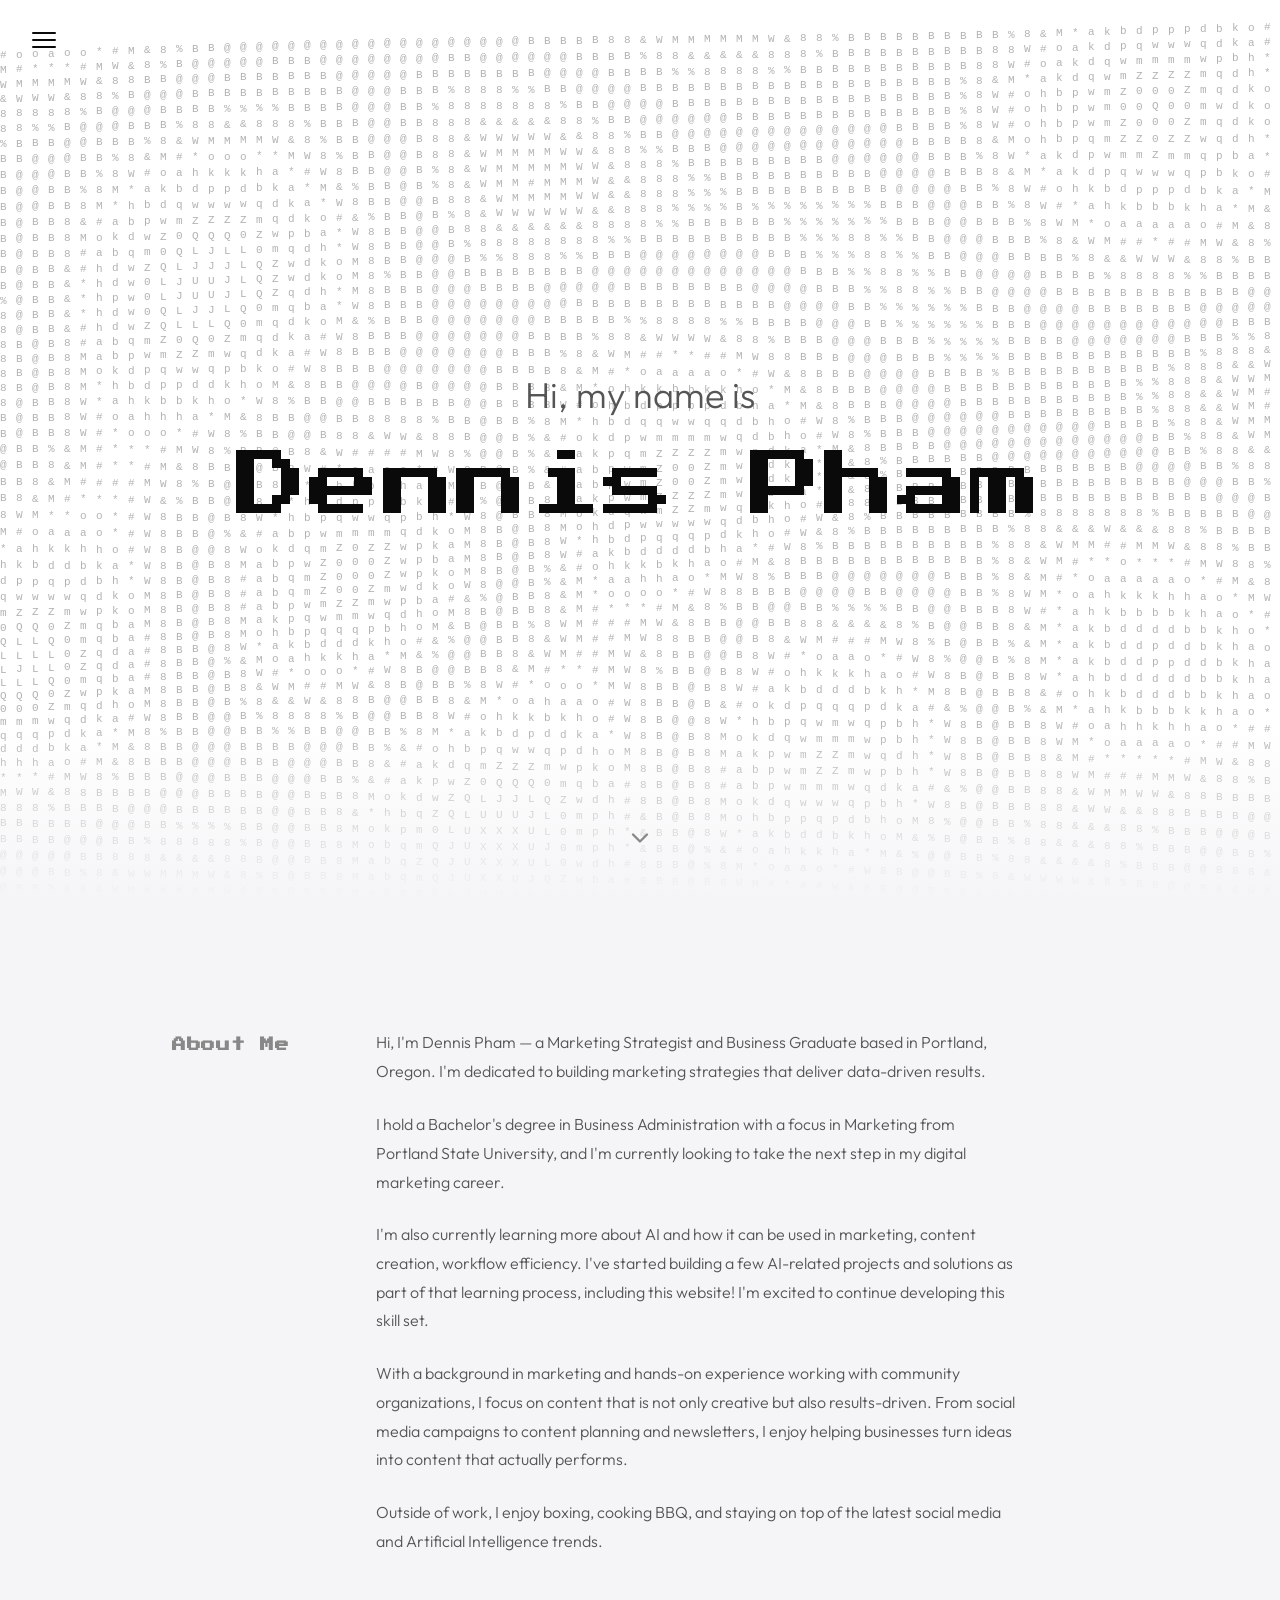
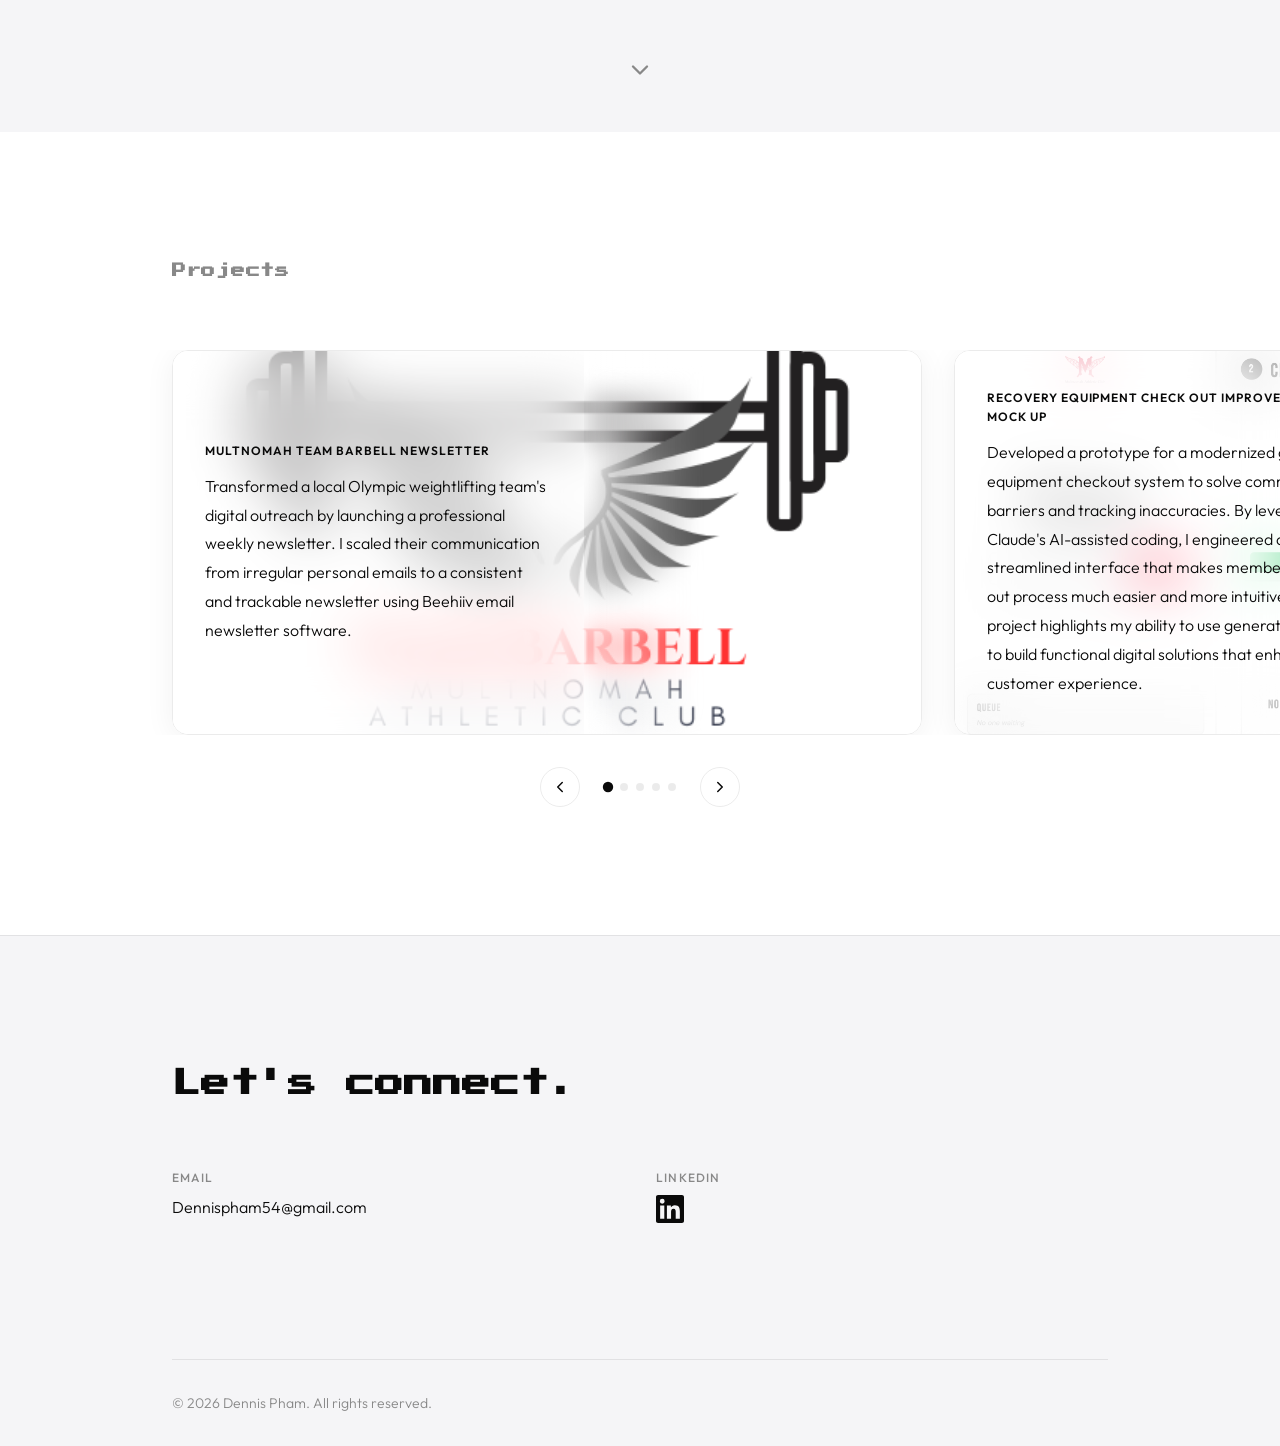
==== index.html @ b01f9dd2 "Initial commit: portfolio website with hero, about, projects carousel, and footer Co-Authored-By: Cl" ====
<!DOCTYPE html>
<html lang="en">
<head>
  <meta charset="UTF-8">
  <meta name="viewport" content="width=device-width, initial-scale=1.0">
  <title>Dennis Pham — Digital Marketing & AI</title>
  <meta name="description" content="Dennis Pham — digital marketer, social media strategist, and AI professional.">

  <!-- Fonts -->
  <link rel="preconnect" href="https://fonts.googleapis.com">
  <link rel="preconnect" href="https://fonts.gstatic.com" crossorigin>
  <link href="https://fonts.googleapis.com/css2?family=Outfit:wght@300;400;500;600&family=Press+Start+2P&display=swap" rel="stylesheet">

  <!-- Styles -->
  <link rel="stylesheet" href="css/variables.css">
  <link rel="stylesheet" href="css/base.css">
  <link rel="stylesheet" href="css/animations.css">
  <link rel="stylesheet" href="css/hero.css">
  <link rel="stylesheet" href="css/about.css">
  <link rel="stylesheet" href="css/carousel.css">
  <link rel="stylesheet" href="css/footer.css">
  <link rel="stylesheet" href="css/nav.css">
</head>
<body>

  <!-- ============ NAV ============ -->
  <nav class="nav">
    <button class="nav__burger" aria-label="Open menu">
      <span></span>
      <span></span>
      <span></span>
    </button>
    <div class="nav__overlay">
      <div class="nav__menu">
        <a href="#about" class="nav__link">About Me</a>
        <a href="#projects" class="nav__link">Projects</a>
        <a href="#contact" class="nav__link">Let's Connect</a>
      </div>
    </div>
  </nav>

  <!-- ============ HERO ============ -->
  <section class="hero">
    <canvas class="hero__canvas"></canvas>
    <div class="hero__container">
      <p class="hero__intro" data-reveal>Hi, my name is</p>
      <h1 class="hero__name" data-reveal data-reveal-delay="100">Dennis Pham</h1>
    </div>
    <div class="hero__fade"></div>
    <div class="hero__arrow">
      <svg viewBox="0 0 24 24" fill="none" stroke-width="2" stroke-linecap="round" stroke-linejoin="round">
        <polyline points="6 9 12 15 18 9"></polyline>
      </svg>
    </div>
  </section>

  <!-- ============ ABOUT ============ -->
  <section class="about" id="about">
    <div class="about__container">
      <span class="about__label" data-reveal>About Me</span>
      <div class="about__content">
        <p class="about__bio" data-reveal data-reveal-delay="100">
          Hi, I'm Dennis Pham — a Marketing Strategist and Business Graduate based in Portland, Oregon. I'm dedicated to building marketing strategies that deliver data-driven results.
        </p>
        <p class="about__bio" data-reveal data-reveal-delay="200">
          I hold a Bachelor's degree in Business Administration with a focus in Marketing from Portland State University, and I'm currently looking to take the next step in my digital marketing career.
        </p>
        <p class="about__bio" data-reveal data-reveal-delay="300">
          I'm also currently learning more about AI and how it can be used in marketing, content creation, workflow efficiency. I've started building a few AI-related projects and solutions as part of that learning process, including this website! I'm excited to continue developing this skill set.
        </p>
        <p class="about__bio" data-reveal data-reveal-delay="400">
          With a background in marketing and hands-on experience working with community organizations, I focus on content that is not only creative but also results-driven. From social media campaigns to content planning and newsletters, I enjoy helping businesses turn ideas into content that actually performs.
        </p>
        <p class="about__bio" data-reveal data-reveal-delay="500">
          Outside of work, I enjoy boxing, cooking BBQ, and staying on top of the latest social media and Artificial Intelligence trends.
        </p>
      </div>
    </div>
    <div class="about__arrow">
      <svg viewBox="0 0 24 24" fill="none" stroke-width="2" stroke-linecap="round" stroke-linejoin="round">
        <polyline points="6 9 12 15 18 9"></polyline>
      </svg>
    </div>
  </section>

  <!-- ============ PROJECTS ============ -->
  <section class="projects" id="projects">
    <div class="projects__header" data-reveal>
      <span class="projects__label">Projects</span>
    </div>

    <div class="projects__track">
      <div class="projects__card glass-card" data-reveal>
        <div class="glass-card__bg">
          <img src="Project experience/Team Barbell Logo - Back 1 (1).png" alt="Team Barbell Logo">
        </div>
        <div class="glass-card__text">
          <h3 class="glass-card__title">Multnomah Team Barbell Newsletter</h3>
          <p>Transformed a local Olympic weightlifting team's digital outreach by launching a professional weekly newsletter. I scaled their communication from irregular personal emails to a consistent and trackable newsletter using Beehiiv email newsletter software.</p>
        </div>
        <div class="glass-card__fade"></div>
        <div class="glass-card__clear"></div>
      </div>

      <div class="projects__card glass-card" data-reveal data-reveal-delay="100">
        <div class="glass-card__bg">
          <img src="Project experience/Recover.png" alt="Recovery Equipment Check Out">
        </div>
        <div class="glass-card__text">
          <h3 class="glass-card__title">Recovery Equipment Check Out Improvement Mock Up</h3>
          <p>Developed a prototype for a modernized gym equipment checkout system to solve common UX barriers and tracking inaccuracies. By leveraging Claude's AI-assisted coding, I engineered a streamlined interface that makes member check out process much easier and more intuitive. This project highlights my ability to use generative AI to build functional digital solutions that enhance customer experience.</p>
        </div>
        <div class="glass-card__fade"></div>
        <div class="glass-card__clear"></div>
      </div>

      <div class="projects__card glass-card" data-reveal data-reveal-delay="200">
        <div class="glass-card__bg">
          <video autoplay loop muted playsinline>
            <source src="Project experience/mac-website.mp4" type="video/mp4">
          </video>
        </div>
        <div class="glass-card__text">
          <h3 class="glass-card__title">Multnomah Athletic Club Website Improvement</h3>
          <p>I recently developed a revamped website mock-up for the Multnomah Athletic Club to address navigation challenges for non-members. Leveraging AI-assisted coding via Claude and deploying through Vercel, I rebuilt the front-end experience to better showcase the club's value proposition to prospective members.</p>
          <a href="https://mac-website-mock-up-non-member.vercel.app/" target="_blank" rel="noopener noreferrer" class="glass-card__link">Check out the website!</a>
        </div>
        <div class="glass-card__fade"></div>
        <div class="glass-card__clear"></div>
      </div>

      <div class="projects__card glass-card" data-reveal data-reveal-delay="300">
        <div class="glass-card__bg">
          <img src="Project experience/Extract.jpg" alt="Angel Bake">
        </div>
        <div class="glass-card__text">
          <h3 class="glass-card__title">Angel Bake</h3>
          <p>I was fortunate to work with Angel Bake to create a marketing strategy. As the marketing manager I led my group to create a comprehensive social media marketing strategy to increase engagement and conversions. The project was then highlighted at the PSU capstone showcase.</p>
        </div>
        <div class="glass-card__fade"></div>
        <div class="glass-card__clear"></div>
      </div>

      <div class="projects__card glass-card" data-reveal data-reveal-delay="400">
        <div class="glass-card__bg">
          <img src="Project experience/ACDC+Logo.webp" alt="ACDC Logo">
        </div>
        <div class="glass-card__text">
          <h3 class="glass-card__title">Asian Community Development Center</h3>
          <p>I achieved 150% growth in Instagram viewership and a 300% increase in reach within a single 30-day period. This growth was fueled by a diverse content mix of educational posts and targeted stories designed specifically to engage parents and students. To ensure long-term consistency, I built a custom social media ecosystem in Google Sheets that streamlined post coordination and enabled precise performance tracking for leadership.</p>
        </div>
        <div class="glass-card__fade"></div>
        <div class="glass-card__clear"></div>
      </div>
    </div>

    <div class="projects__nav">
      <button class="projects__prev" aria-label="Previous project">
        <svg viewBox="0 0 24 24" fill="none" stroke-width="2" stroke-linecap="round" stroke-linejoin="round">
          <polyline points="15 18 9 12 15 6"></polyline>
        </svg>
      </button>
      <div class="projects__dots">
        <button class="projects__dot is-active" aria-label="Go to project 1"></button>
        <button class="projects__dot" aria-label="Go to project 2"></button>
        <button class="projects__dot" aria-label="Go to project 3"></button>
        <button class="projects__dot" aria-label="Go to project 4"></button>
        <button class="projects__dot" aria-label="Go to project 5"></button>
      </div>
      <button class="projects__next" aria-label="Next project">
        <svg viewBox="0 0 24 24" fill="none" stroke-width="2" stroke-linecap="round" stroke-linejoin="round">
          <polyline points="9 18 15 12 9 6"></polyline>
        </svg>
      </button>
    </div>
  </section>

  <!-- ============ FOOTER ============ -->
  <footer class="footer" id="contact">
    <div class="footer__container">
      <h2 class="footer__heading" data-reveal>Let's connect.</h2>
      <div class="footer__grid">
        <div data-reveal data-reveal-delay="100">
          <p class="footer__item-label">Email</p>
          <a href="mailto:Dennispham54@gmail.com" class="footer__item-value">Dennispham54@gmail.com</a>
        </div>
        <div data-reveal data-reveal-delay="200">
          <p class="footer__item-label">LinkedIn</p>
          <a href="https://linkedin.com/in/dennis-p-a38478125" target="_blank" rel="noopener noreferrer" class="footer__item-value footer__linkedin">
            <svg xmlns="http://www.w3.org/2000/svg" width="24" height="24" viewBox="0 0 24 24" fill="currentColor"><path d="M20.447 20.452h-3.554v-5.569c0-1.328-.027-3.037-1.852-3.037-1.853 0-2.136 1.445-2.136 2.939v5.667H9.351V9h3.414v1.561h.046c.477-.9 1.637-1.85 3.37-1.85 3.601 0 4.267 2.37 4.267 5.455v6.286zM5.337 7.433a2.062 2.062 0 0 1-2.063-2.065 2.064 2.064 0 1 1 2.063 2.065zm1.782 13.019H3.555V9h3.564v11.452zM22.225 0H1.771C.792 0 0 .774 0 1.729v20.542C0 23.227.792 24 1.771 24h20.451C23.2 24 24 23.227 24 22.271V1.729C24 .774 23.2 0 22.222 0h.003z"/></svg>
          </a>
        </div>
      </div>
      <div class="footer__bottom" data-reveal data-reveal-delay="400">
        &copy; 2026 Dennis Pham. All rights reserved.
      </div>
    </div>
  </footer>

  <!-- Scripts -->
  <script src="js/nav.js"></script>
  <script src="js/scroll-reveal.js"></script>
  <script src="js/interactive-bg.js"></script>
  <script src="js/carousel.js"></script>
</body>
</html>
---- css/variables.css ----
:root {
  /* Backgrounds */
  --bg-primary: #ffffff;
  --bg-secondary: #f5f5f7;
  --bg-surface: #eeeeee;

  /* Text */
  --text-primary: #0a0a0a;
  --text-secondary: #555555;
  --text-tertiary: #888888;

  /* Accent */
  --accent: #0a0a0a;
  --accent-hover: #333333;

  /* Utility */
  --border-subtle: rgba(0, 0, 0, 0.08);
  --glass: rgba(0, 0, 0, 0.03);

  /* Spacing */
  --space-xs: 0.5rem;
  --space-sm: 1rem;
  --space-md: 2rem;
  --space-lg: 4rem;
  --space-xl: 8rem;
  --space-2xl: 12rem;

  /* Type scale */
  --text-hero: clamp(3.5rem, 8vw, 7rem);
  --text-h1: clamp(2.5rem, 5vw, 4rem);
  --text-h2: clamp(1.5rem, 3vw, 2.25rem);
  --text-body: clamp(1rem, 1.2vw, 1.125rem);
  --text-small: 0.875rem;

  /* Transitions */
  --ease-out-expo: cubic-bezier(0.16, 1, 0.3, 1);
}
---- css/base.css ----
*, *::before, *::after {
  box-sizing: border-box;
  margin: 0;
  padding: 0;
}

html {
  scroll-behavior: smooth;
  -webkit-font-smoothing: antialiased;
  -moz-osx-font-smoothing: grayscale;
}

body {
  font-family: 'Outfit', sans-serif;
  font-weight: 300;
  background-color: var(--bg-primary);
  color: var(--text-primary);
  line-height: 1.6;
  overflow-x: hidden;
}

::selection {
  background-color: var(--accent);
  color: #ffffff;
}

img {
  max-width: 100%;
  display: block;
}

a {
  color: inherit;
  text-decoration: none;
}

.container {
  max-width: 1200px;
  margin: 0 auto;
  padding: 0 var(--space-md);
}
---- css/animations.css ----
/* Scroll-reveal base state */
[data-reveal] {
  opacity: 0;
  will-change: transform, opacity;
}

/* Reveal: slide up */
[data-reveal="up"],
[data-reveal] {
  transform: translateY(40px);
}

/* Reveal: fade only */
[data-reveal="fade"] {
  transform: none;
}

/* Reveal: scale in */
[data-reveal="scale"] {
  transform: scale(0.95);
}

/* Revealed state */
[data-reveal].is-revealed {
  opacity: 1;
  transform: translateY(0) scale(1);
  transition:
    opacity 0.9s var(--ease-out-expo),
    transform 0.9s var(--ease-out-expo);
}

/* Staggered delays */
[data-reveal-delay="100"].is-revealed { transition-delay: 0.1s; }
[data-reveal-delay="200"].is-revealed { transition-delay: 0.2s; }
[data-reveal-delay="300"].is-revealed { transition-delay: 0.3s; }
[data-reveal-delay="400"].is-revealed { transition-delay: 0.4s; }
[data-reveal-delay="500"].is-revealed { transition-delay: 0.5s; }

/* Respect motion preferences */
@media (prefers-reduced-motion: reduce) {
  [data-reveal] {
    opacity: 1;
    transform: none;
    transition: none;
  }
}
---- css/hero.css ----
.hero {
  min-height: 100vh;
  display: flex;
  align-items: center;
  justify-content: center;
  position: relative;
  overflow: hidden;
  background: var(--bg-primary);
}

.hero__canvas {
  position: absolute;
  top: 0;
  left: 0;
  width: 100%;
  height: 100%;
  z-index: 1;
  cursor: default;
  display: block;
}

.hero__container {
  position: relative;
  z-index: 2;
  text-align: center;
  padding: var(--space-md);
  max-width: 900px;
  pointer-events: none;
  transition: transform 0.15s ease-out;
  will-change: transform;
}

.hero__intro {
  font-family: 'Outfit', sans-serif;
  font-size: var(--text-h2);
  font-weight: 300;
  color: var(--text-secondary);
  margin-bottom: var(--space-sm);
}

.hero__name {
  font-family: 'Press Start 2P', monospace;
  font-size: clamp(2rem, 6vw, 4.5rem);
  font-weight: 400;
  line-height: 1.3;
  color: var(--text-primary);
  letter-spacing: 0.02em;
}

/* Bottom fade — sharp transition into next section */
.hero__fade {
  position: absolute;
  bottom: 0;
  left: 0;
  width: 100%;
  height: 180px;
  background: linear-gradient(to bottom, transparent 0%, var(--bg-secondary) 100%);
  z-index: 2;
  pointer-events: none;
}

/* Scroll-down arrow */
.hero__arrow {
  position: absolute;
  bottom: 2.5rem;
  left: 50%;
  transform: translateX(-50%);
  z-index: 2;
  opacity: 1;
  transition: opacity 0.3s ease;
  pointer-events: none;
}

.hero__arrow svg {
  width: 28px;
  height: 28px;
  stroke: var(--text-tertiary);
  animation: arrow-bounce 2s ease-in-out infinite;
}

@keyframes arrow-bounce {
  0%, 100% { transform: translateY(0); }
  50% { transform: translateY(8px); }
}

@media (max-width: 480px) {
  .hero__name {
    font-size: clamp(1.5rem, 5vw, 2.5rem);
  }

  .hero__intro {
    font-size: var(--text-body);
  }
}
---- css/about.css ----
.about {
  background: var(--bg-secondary);
  padding: var(--space-xl) 0;
  position: relative;
  padding-bottom: calc(var(--space-xl) + 3rem);
}

.about__container {
  max-width: 1000px;
  margin: 0 auto;
  padding: 0 var(--space-md);
  display: grid;
  grid-template-columns: 140px 1fr;
  gap: var(--space-lg);
  align-items: start;
}

.about__label {
  font-family: 'Press Start 2P', monospace;
  font-size: var(--text-small);
  color: var(--text-tertiary);
  font-weight: 700;
  letter-spacing: 0.05em;
  padding-top: 0.4rem;
}

.about__content {
  display: flex;
  flex-direction: column;
  gap: var(--space-md);
}

.about__bio {
  font-family: 'Outfit', sans-serif;
  font-size: var(--text-body);
  font-weight: 300;
  color: var(--text-secondary);
  line-height: 1.8;
  max-width: 640px;
}

.about__bio + .about__bio {
  margin-top: -0.5rem;
}

/* Scroll-down arrow */
.about__arrow {
  position: absolute;
  bottom: 2.5rem;
  left: 50%;
  transform: translateX(-50%);
  z-index: 2;
  opacity: 1;
  pointer-events: none;
}

.about__arrow svg {
  width: 28px;
  height: 28px;
  stroke: var(--text-tertiary);
  animation: arrow-bounce 2s ease-in-out infinite;
}

/* Mobile: stack to single column */
@media (max-width: 680px) {
  .about__container {
    grid-template-columns: 1fr;
    gap: var(--space-sm);
  }

  .about__label {
    font-size: 0.7rem;
  }
}
---- css/carousel.css ----
.projects {
  background: var(--bg-primary);
  padding: var(--space-xl) 0;
  overflow: hidden;
}

.projects__header {
  max-width: 1000px;
  margin: 0 auto;
  padding: 0 var(--space-md);
  margin-bottom: var(--space-lg);
}

.projects__label {
  font-family: 'Press Start 2P', monospace;
  font-size: var(--text-small);
  font-weight: 700;
  color: var(--text-tertiary);
  letter-spacing: 0.05em;
}

/* Scroll track */
.projects__track {
  display: flex;
  gap: var(--space-md);
  overflow-x: auto;
  scroll-snap-type: x mandatory;
  scroll-behavior: smooth;
  padding: 0 calc((100vw - 1000px) / 2 + var(--space-md));
  -ms-overflow-style: none;
  scrollbar-width: none;
}

.projects__track::-webkit-scrollbar {
  display: none;
}

/* Glass card — image is the full background */
.glass-card {
  flex: 0 0 min(750px, 85vw);
  scroll-snap-align: center;
  display: flex;
  border-radius: 16px;
  overflow: hidden;
  position: relative;
  min-height: 320px;
  border: 1px solid rgba(0, 0, 0, 0.08);
  box-shadow: 0 4px 30px rgba(0, 0, 0, 0.06);
  transition: transform 0.3s ease, box-shadow 0.3s ease;
}

.glass-card:hover {
  transform: translateY(-4px);
  box-shadow: 0 12px 40px rgba(0, 0, 0, 0.1);
}

/* Background image fills the entire card */
.glass-card__bg {
  position: absolute;
  inset: 0;
  z-index: 0;
}

.glass-card__bg img,
.glass-card__bg video {
  width: 100%;
  height: 100%;
  object-fit: cover;
}

/* Left text side — frosted glass over the image */
.glass-card__text {
  position: relative;
  z-index: 2;
  flex: 0 0 55%;
  padding: var(--space-md);
  display: flex;
  flex-direction: column;
  justify-content: center;
  gap: 0.75rem;
  /* Frosted glass */
  background: rgba(255, 255, 255, 0.55);
  backdrop-filter: blur(28px) saturate(1.4);
  -webkit-backdrop-filter: blur(28px) saturate(1.4);
}

.glass-card__title {
  font-family: 'Outfit', sans-serif;
  font-size: 0.75rem;
  font-weight: 600;
  text-transform: uppercase;
  letter-spacing: 0.08em;
  color: var(--text-primary);
}

.glass-card__link {
  font-family: 'Outfit', sans-serif;
  font-size: var(--text-body);
  font-weight: 400;
  color: var(--text-primary);
  text-decoration: underline;
  pointer-events: auto;
  transition: opacity 0.2s ease;
}

.glass-card__link:hover {
  opacity: 0.6;
}

.glass-card__text p {
  font-family: 'Outfit', sans-serif;
  font-size: var(--text-body);
  font-weight: 300;
  color: var(--text-primary);
  line-height: 1.8;
}

/* Gradient fade from frosted to clear */
.glass-card__fade {
  position: relative;
  z-index: 1;
  width: 120px;
  flex-shrink: 0;
  background: linear-gradient(to right, rgba(255, 255, 255, 0.55), transparent);
  backdrop-filter: blur(14px) saturate(1.2);
  -webkit-backdrop-filter: blur(14px) saturate(1.2);
  mask-image: linear-gradient(to right, black, transparent);
  -webkit-mask-image: linear-gradient(to right, black, transparent);
}

/* Right clear side — image shows through */
.glass-card__clear {
  flex: 1;
  position: relative;
  z-index: 1;
}

/* Navigation: arrows + dots */
.projects__nav {
  display: flex;
  align-items: center;
  justify-content: center;
  gap: 1.5rem;
  margin-top: var(--space-md);
}

.projects__prev,
.projects__next {
  background: none;
  border: 1px solid var(--border-subtle);
  border-radius: 50%;
  width: 40px;
  height: 40px;
  display: flex;
  align-items: center;
  justify-content: center;
  cursor: pointer;
  transition: background 0.2s ease, border-color 0.2s ease;
}

.projects__prev:hover,
.projects__next:hover {
  background: var(--bg-secondary);
  border-color: var(--text-tertiary);
}

.projects__prev svg,
.projects__next svg {
  width: 18px;
  height: 18px;
  stroke: var(--text-primary);
}

.projects__dots {
  display: flex;
  gap: 0.5rem;
}

.projects__dot {
  width: 8px;
  height: 8px;
  border-radius: 50%;
  border: none;
  background: var(--border-subtle);
  cursor: pointer;
  padding: 0;
  transition: background 0.3s ease, transform 0.3s ease;
}

.projects__dot.is-active {
  background: var(--text-primary);
  transform: scale(1.3);
}

.projects__dot:hover:not(.is-active) {
  background: var(--text-tertiary);
}

/* Mobile: stack vertically */
@media (max-width: 680px) {
  .projects__track {
    padding: 0 var(--space-md);
  }

  .glass-card {
    flex: 0 0 90vw;
    flex-direction: column;
    min-height: auto;
  }

  .glass-card__text {
    flex: none;
    padding: var(--space-md);
  }

  .glass-card__fade {
    width: 100%;
    height: 60px;
    background: linear-gradient(to bottom, rgba(255, 255, 255, 0.55), transparent);
    mask-image: linear-gradient(to bottom, black, transparent);
    -webkit-mask-image: linear-gradient(to bottom, black, transparent);
  }

  .glass-card__clear {
    min-height: 200px;
  }
}
---- css/footer.css ----
.footer {
  background: var(--bg-secondary);
  padding: var(--space-xl) 0 var(--space-md);
  border-top: 1px solid var(--border-subtle);
}

.footer__container {
  max-width: 1000px;
  margin: 0 auto;
  padding: 0 var(--space-md);
}

.footer__heading {
  font-family: 'Press Start 2P', monospace;
  font-size: clamp(1.2rem, 3vw, 1.8rem);
  color: var(--text-primary);
  margin-bottom: var(--space-lg);
  line-height: 1.4;
}

.footer__grid {
  display: grid;
  grid-template-columns: repeat(2, 1fr);
  gap: var(--space-md);
  margin-bottom: var(--space-xl);
}

.footer__item-label {
  font-family: 'Outfit', sans-serif;
  font-size: 0.75rem;
  font-weight: 500;
  text-transform: uppercase;
  letter-spacing: 0.1em;
  color: var(--text-tertiary);
  margin-bottom: 0.5rem;
}

.footer__item-value {
  font-family: 'Outfit', sans-serif;
  font-size: var(--text-body);
  font-weight: 300;
  color: var(--text-primary);
  transition: color 0.2s ease;
}

a.footer__item-value:hover {
  color: var(--text-secondary);
}

.footer__linkedin svg {
  width: 28px;
  height: 28px;
}

.footer__bottom {
  padding-top: var(--space-md);
  border-top: 1px solid var(--border-subtle);
  font-family: 'Outfit', sans-serif;
  font-size: var(--text-small);
  font-weight: 300;
  color: var(--text-tertiary);
}

@media (max-width: 680px) {
  .footer__grid {
    grid-template-columns: 1fr;
    gap: var(--space-sm);
  }
}
---- css/nav.css ----
.nav {
  position: fixed;
  top: 0;
  left: 0;
  z-index: 100;
}

/* Hamburger button */
.nav__burger {
  position: fixed;
  top: 1.5rem;
  left: 1.5rem;
  z-index: 102;
  background: none;
  border: none;
  cursor: pointer;
  display: flex;
  flex-direction: column;
  gap: 5px;
  padding: 8px;
}

.nav__burger span {
  display: block;
  width: 24px;
  height: 2px;
  background: var(--text-primary);
  border-radius: 2px;
  transition: transform 0.3s ease, opacity 0.3s ease;
}

/* Burger → X animation */
.nav__burger.is-open span:nth-child(1) {
  transform: translateY(7px) rotate(45deg);
}

.nav__burger.is-open span:nth-child(2) {
  opacity: 0;
}

.nav__burger.is-open span:nth-child(3) {
  transform: translateY(-7px) rotate(-45deg);
}

/* Full-screen overlay */
.nav__overlay {
  position: fixed;
  inset: 0;
  z-index: 101;
  background: rgba(255, 255, 255, 0.92);
  backdrop-filter: blur(24px);
  -webkit-backdrop-filter: blur(24px);
  display: flex;
  align-items: center;
  justify-content: center;
  opacity: 0;
  visibility: hidden;
  transition: opacity 0.4s ease, visibility 0.4s ease;
}

.nav__overlay.is-open {
  opacity: 1;
  visibility: visible;
}

/* Menu links */
.nav__menu {
  display: flex;
  flex-direction: column;
  gap: 2rem;
  text-align: center;
}

.nav__link {
  font-family: 'Press Start 2P', monospace;
  font-size: clamp(1rem, 3vw, 1.5rem);
  color: var(--text-primary);
  text-decoration: none;
  transition: color 0.2s ease;
  opacity: 0;
  transform: translateY(20px);
  transition: opacity 0.3s ease, transform 0.3s ease, color 0.2s ease;
}

.nav__overlay.is-open .nav__link {
  opacity: 1;
  transform: translateY(0);
}

.nav__overlay.is-open .nav__link:nth-child(1) { transition-delay: 0.1s; }
.nav__overlay.is-open .nav__link:nth-child(2) { transition-delay: 0.2s; }
.nav__overlay.is-open .nav__link:nth-child(3) { transition-delay: 0.3s; }

.nav__link:hover {
  color: var(--text-tertiary);
}
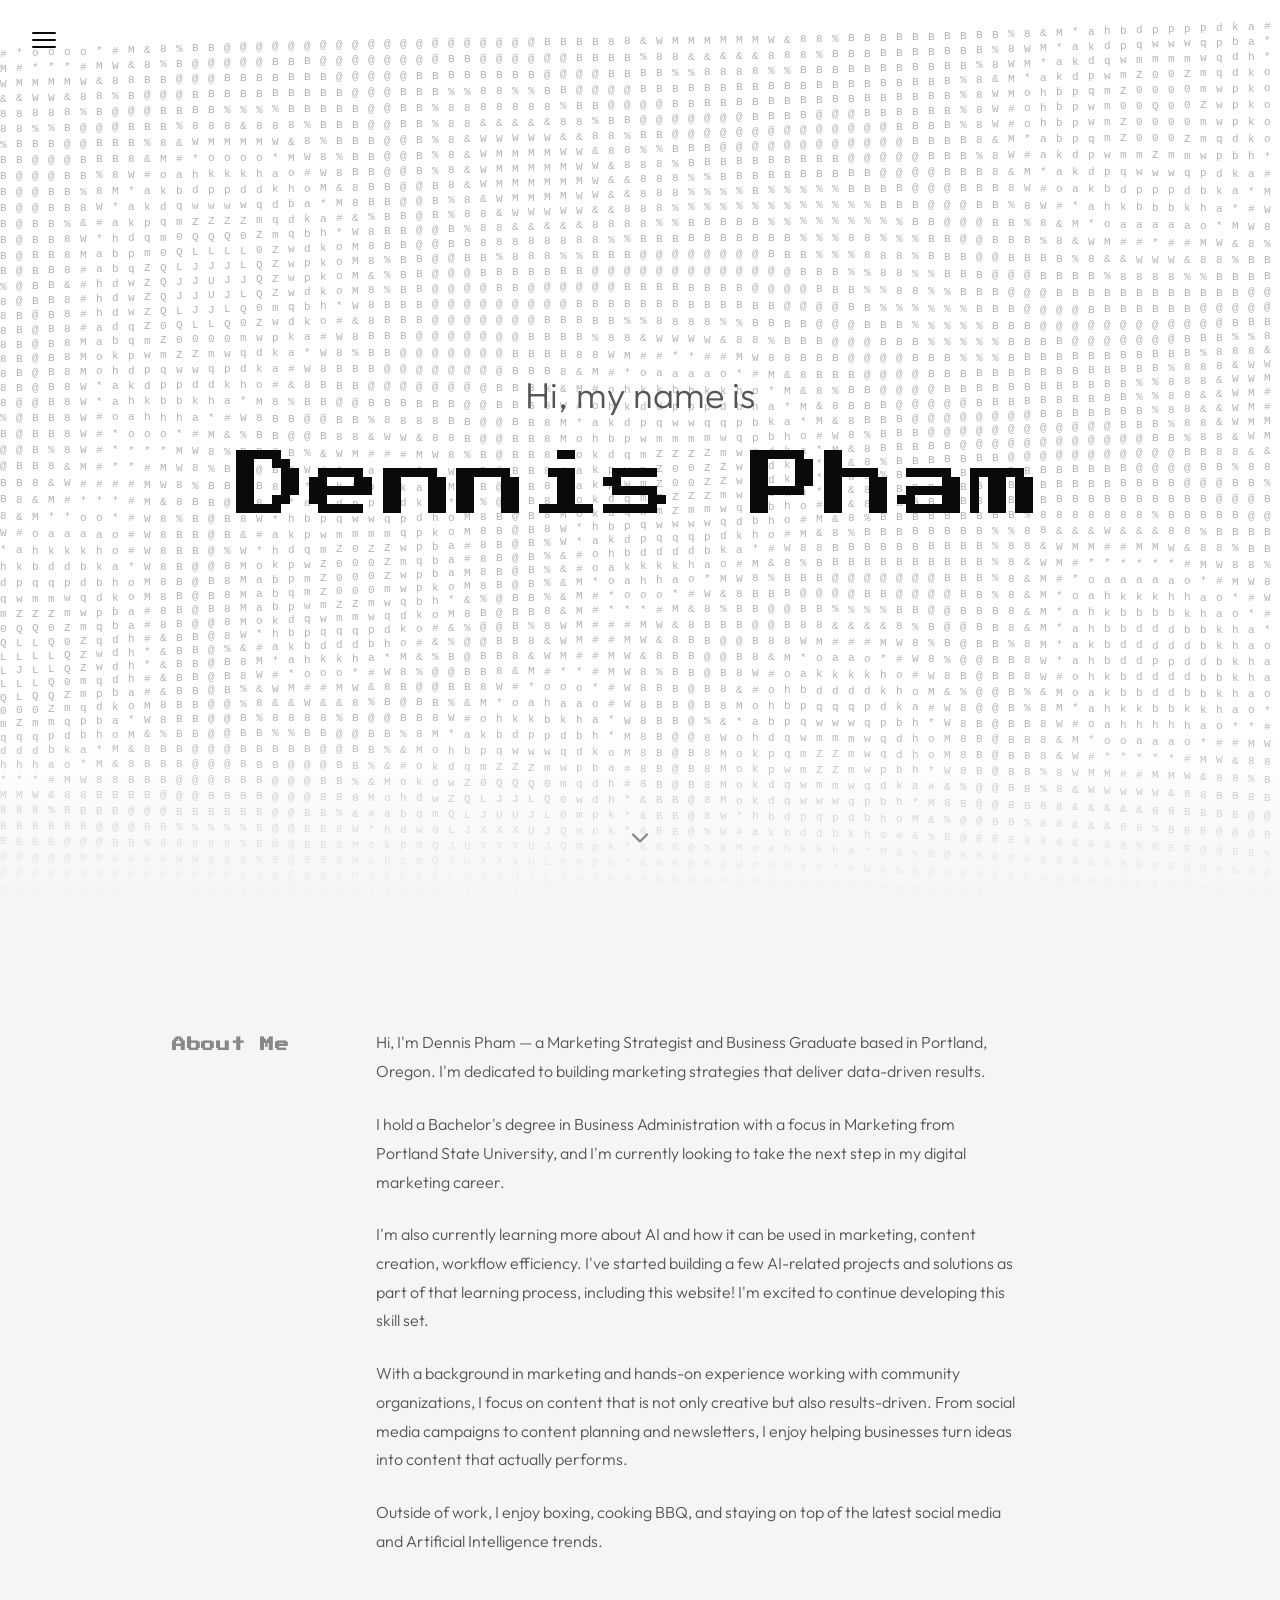
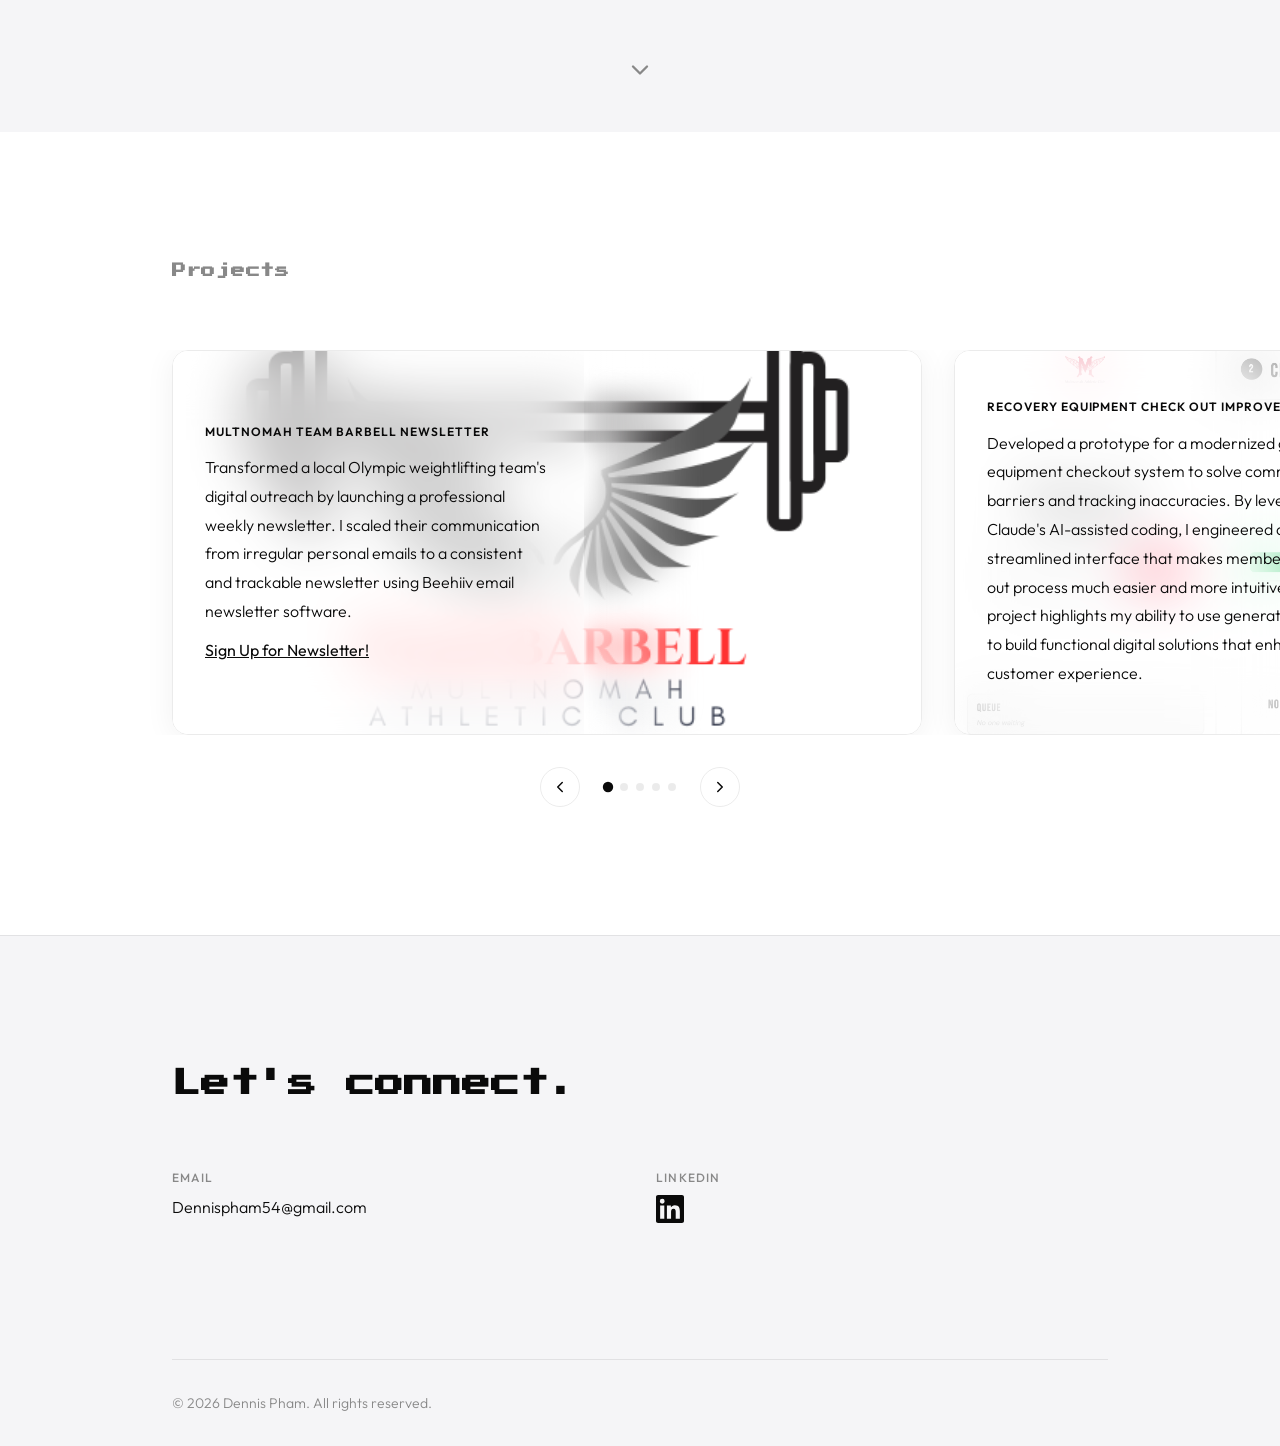
==== commit 1a37b6f2: "Update project panels: add newsletter link, remove Mock Up from title Co-Authored-By: Claude Sonnet " ====
--- a/index.html
+++ b/index.html
@@ -97,6 +97,7 @@
         <div class="glass-card__text">
           <h3 class="glass-card__title">Multnomah Team Barbell Newsletter</h3>
           <p>Transformed a local Olympic weightlifting team's digital outreach by launching a professional weekly newsletter. I scaled their communication from irregular personal emails to a consistent and trackable newsletter using Beehiiv email newsletter software.</p>
+          <a href="https://teambarbellnewsletter.beehiiv.com" target="_blank" rel="noopener noreferrer" class="glass-card__link">Sign Up for Newsletter!</a>
         </div>
         <div class="glass-card__fade"></div>
         <div class="glass-card__clear"></div>
@@ -107,7 +108,7 @@
           <img src="Project experience/Recover.png" alt="Recovery Equipment Check Out">
         </div>
         <div class="glass-card__text">
-          <h3 class="glass-card__title">Recovery Equipment Check Out Improvement Mock Up</h3>
+          <h3 class="glass-card__title">Recovery Equipment Check Out Improvement</h3>
           <p>Developed a prototype for a modernized gym equipment checkout system to solve common UX barriers and tracking inaccuracies. By leveraging Claude's AI-assisted coding, I engineered a streamlined interface that makes member check out process much easier and more intuitive. This project highlights my ability to use generative AI to build functional digital solutions that enhance customer experience.</p>
         </div>
         <div class="glass-card__fade"></div>
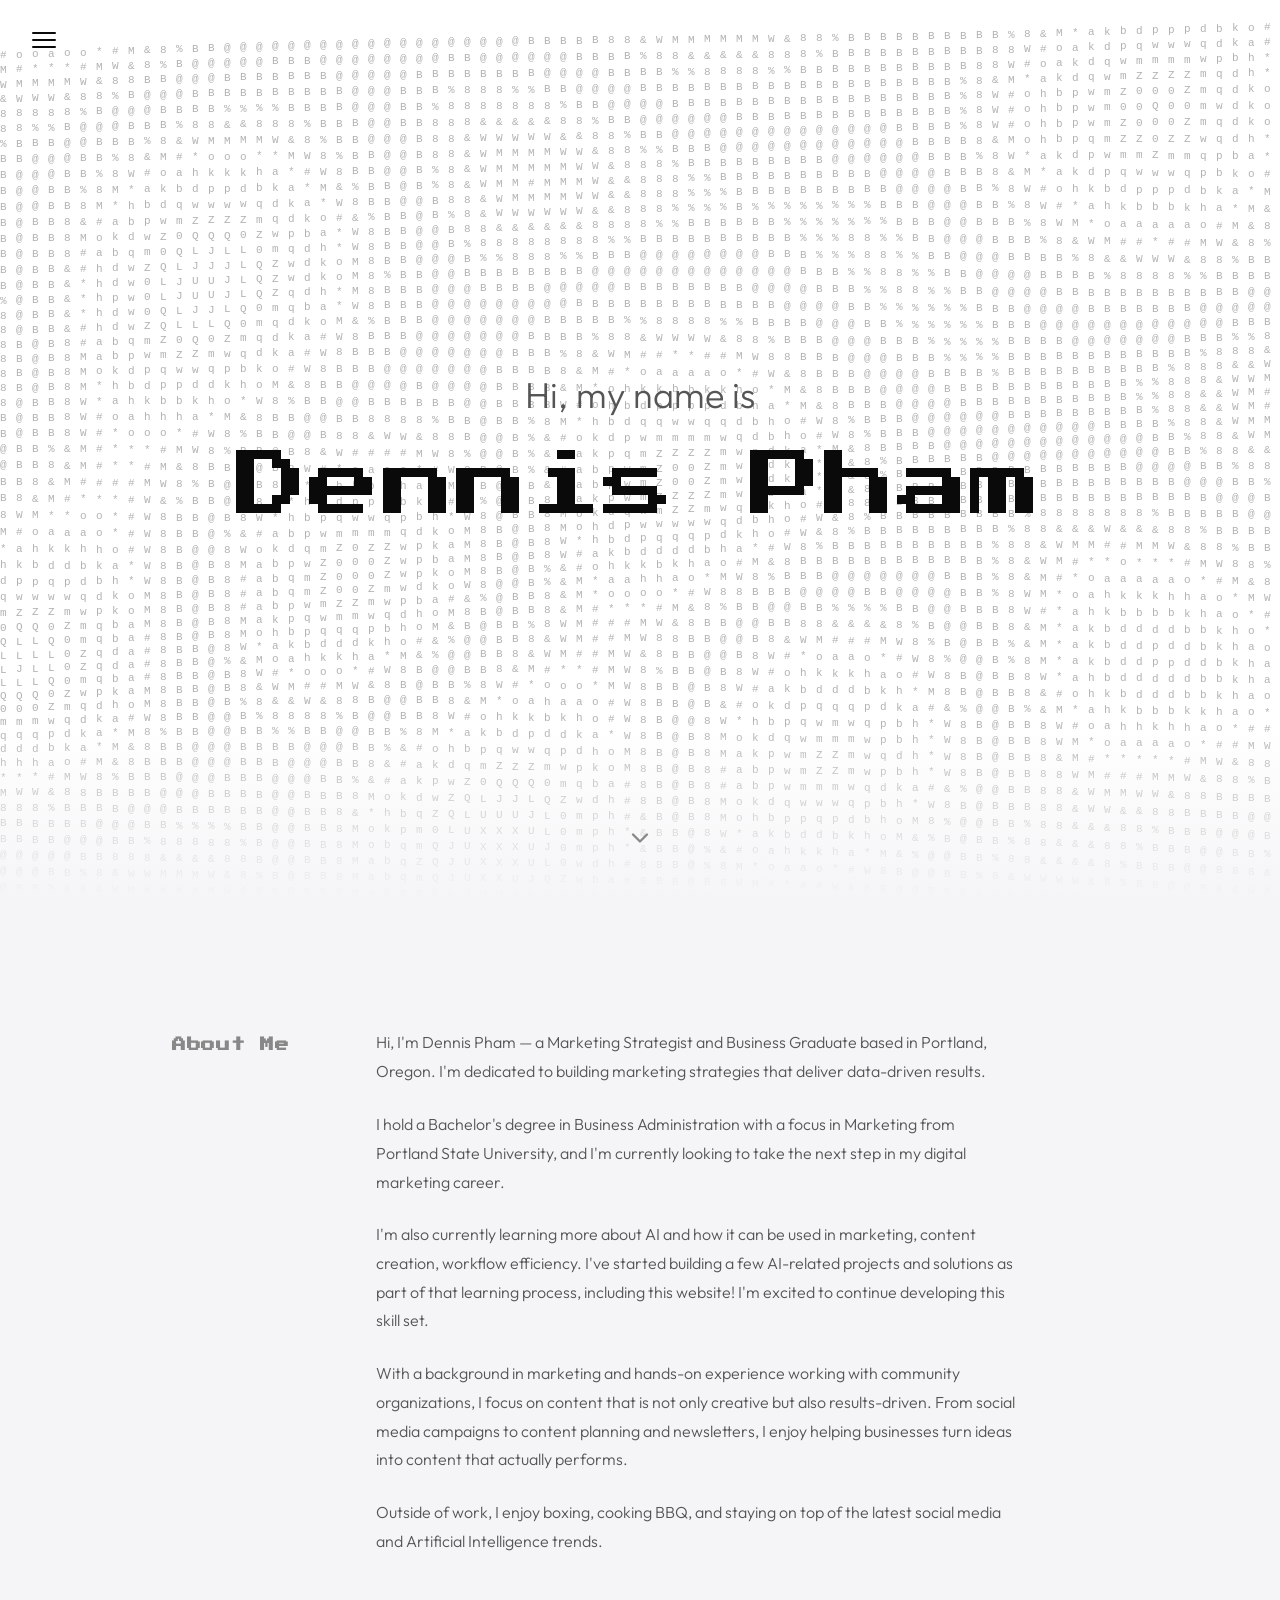
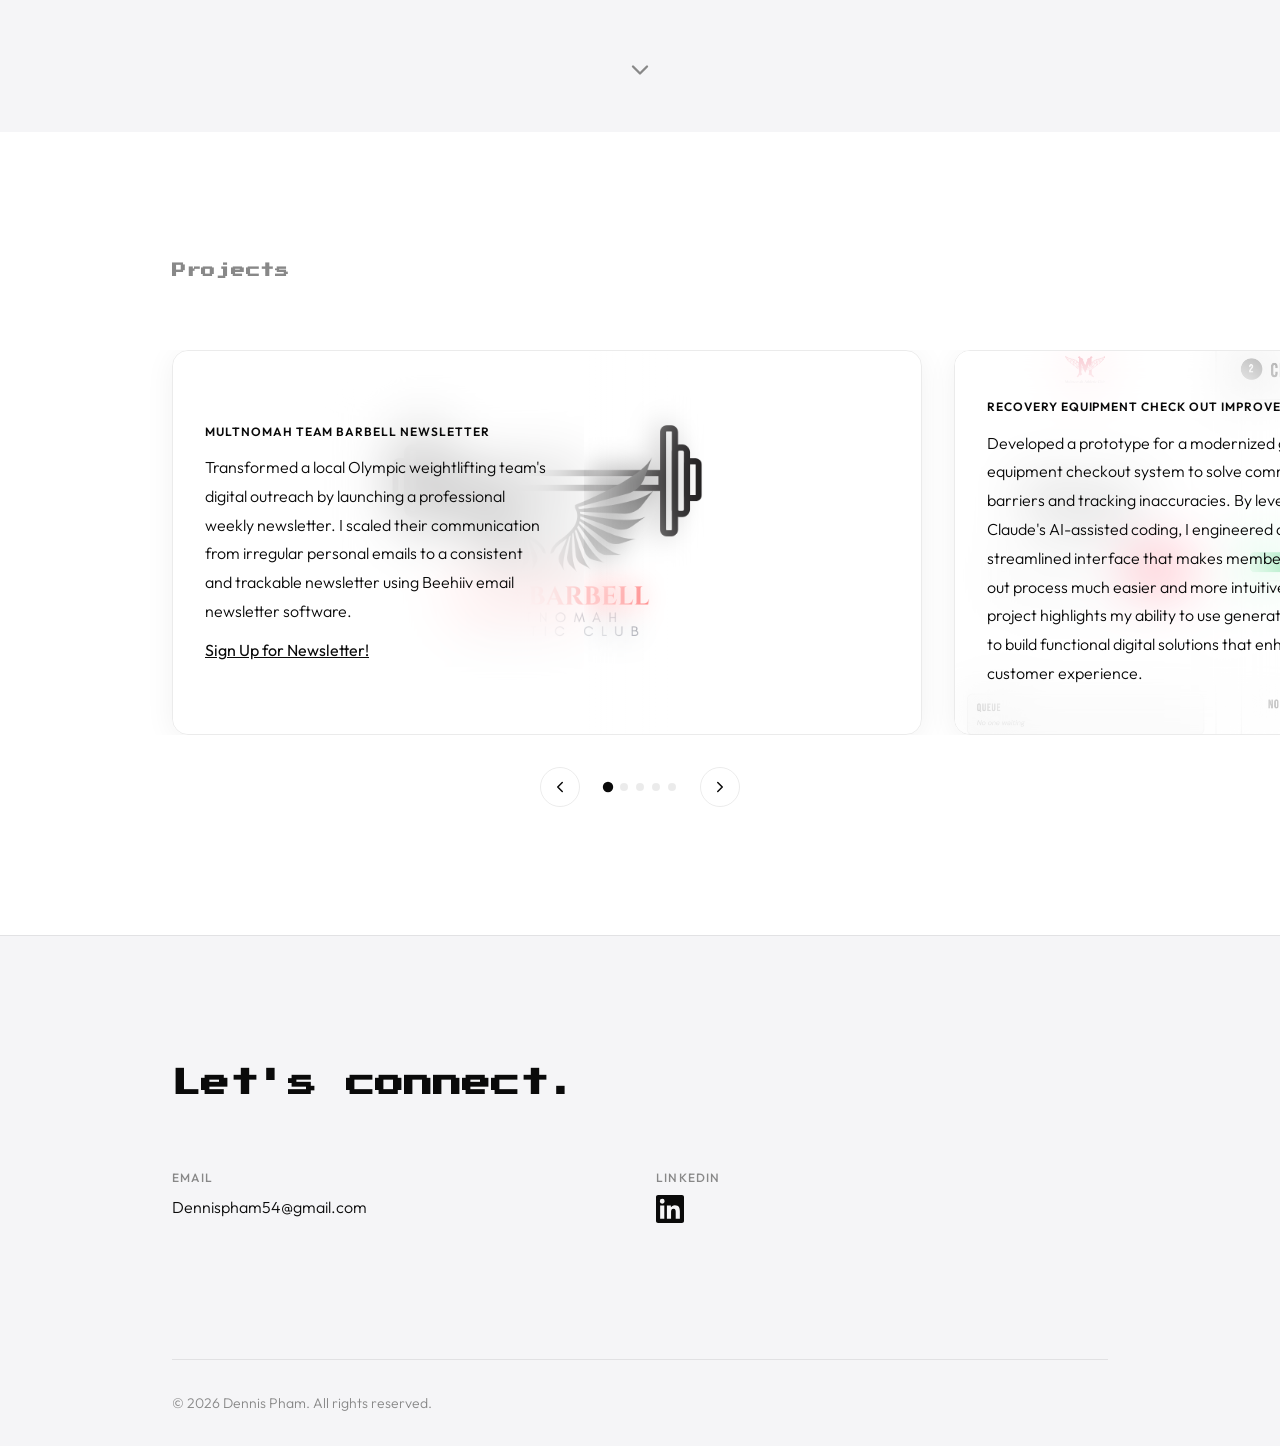
==== commit dbdc9043: "Fix ACDC logo display and update project panel images Co-Authored-By: Claude Sonnet 4.6 <noreply@ant" ====
--- a/index.html
+++ b/index.html
@@ -92,7 +92,7 @@
     <div class="projects__track">
       <div class="projects__card glass-card" data-reveal>
         <div class="glass-card__bg">
-          <img src="Project experience/Team Barbell Logo - Back 1 (1).png" alt="Team Barbell Logo">
+          <img src="Project experience/Team Barbell Logo - Back 1 (1).png" alt="Team Barbell Logo" style="object-fit: contain;">
         </div>
         <div class="glass-card__text">
           <h3 class="glass-card__title">Multnomah Team Barbell Newsletter</h3>
@@ -143,8 +143,8 @@
       </div>
 
       <div class="projects__card glass-card" data-reveal data-reveal-delay="400">
-        <div class="glass-card__bg">
-          <img src="Project experience/ACDC+Logo.webp" alt="ACDC Logo">
+        <div class="glass-card__bg glass-card__bg--logo">
+          <img src="Project experience/ACDC-Logo.webp" alt="ACDC Logo">
         </div>
         <div class="glass-card__text">
           <h3 class="glass-card__title">Asian Community Development Center</h3>
--- a/css/carousel.css
+++ b/css/carousel.css
@@ -66,6 +66,15 @@
   width: 100%;
   height: 100%;
   object-fit: cover;
+}
+
+.glass-card__bg--logo {
+  background: var(--bg-secondary);
+}
+
+.glass-card__bg--logo img {
+  object-fit: contain;
+  padding: 2rem;
 }
 
 /* Left text side — frosted glass over the image */
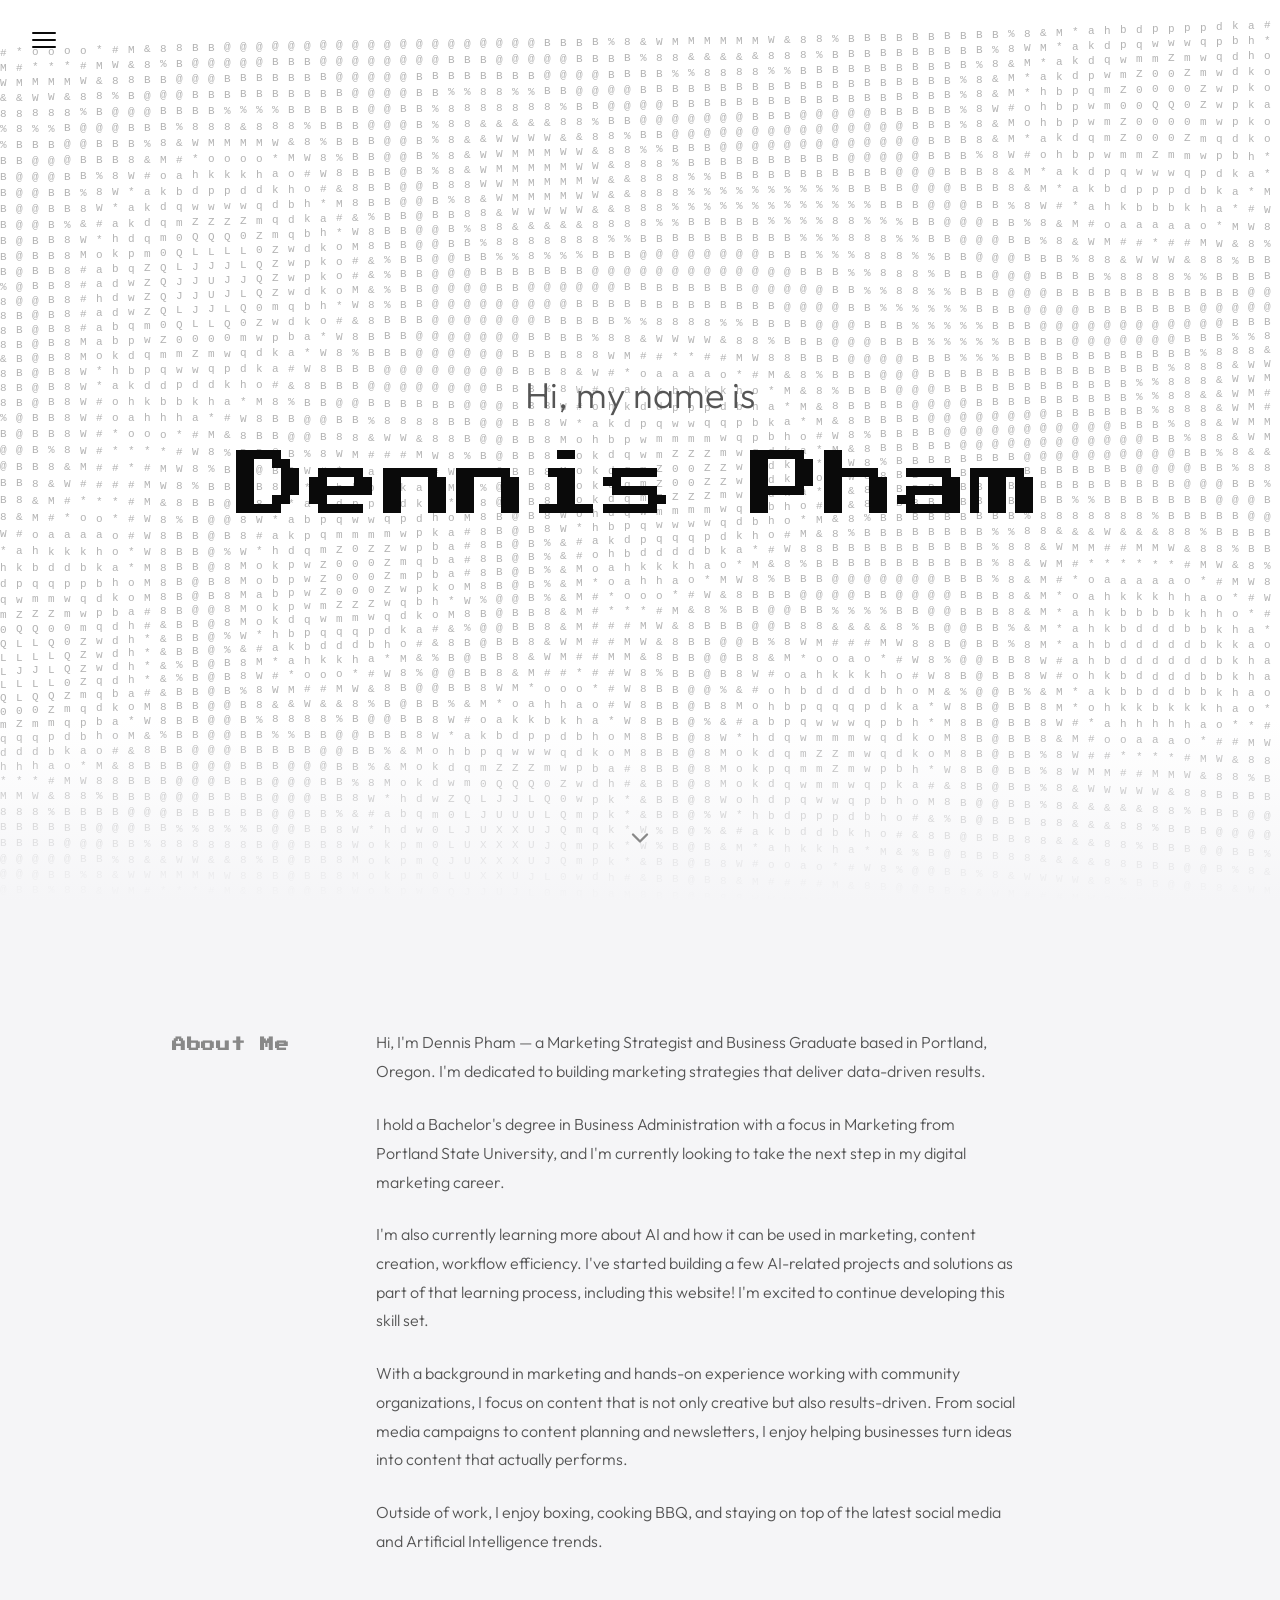
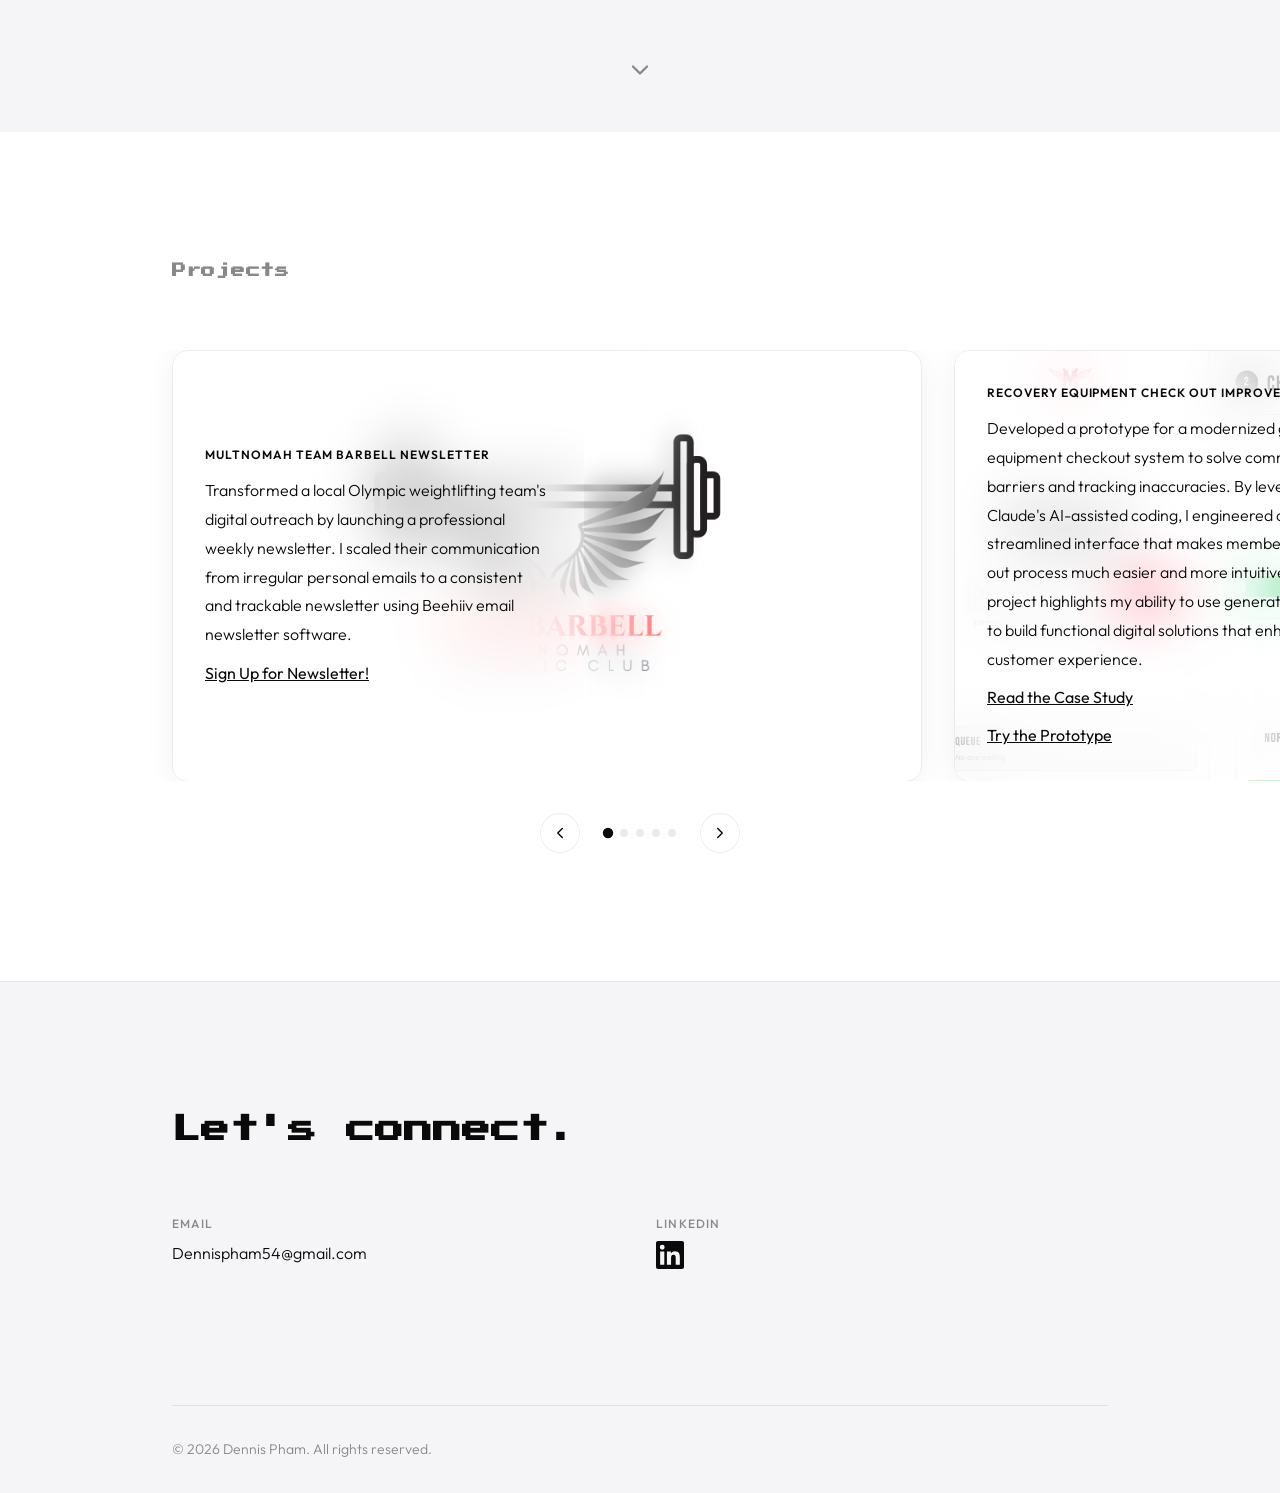
==== commit 10290868: "Add Recovery Equipment Checkout case study page Adds a case study page with a hero mockup of the liv" ====
--- a/index.html
+++ b/index.html
@@ -110,6 +110,8 @@
         <div class="glass-card__text">
           <h3 class="glass-card__title">Recovery Equipment Check Out Improvement</h3>
           <p>Developed a prototype for a modernized gym equipment checkout system to solve common UX barriers and tracking inaccuracies. By leveraging Claude's AI-assisted coding, I engineered a streamlined interface that makes member check out process much easier and more intuitive. This project highlights my ability to use generative AI to build functional digital solutions that enhance customer experience.</p>
+          <a href="case-study.html" class="glass-card__link">Read the Case Study</a>
+          <a href="https://recovery-lyart.vercel.app/" target="_blank" rel="noopener noreferrer" class="glass-card__link">Try the Prototype</a>
         </div>
         <div class="glass-card__fade"></div>
         <div class="glass-card__clear"></div>
